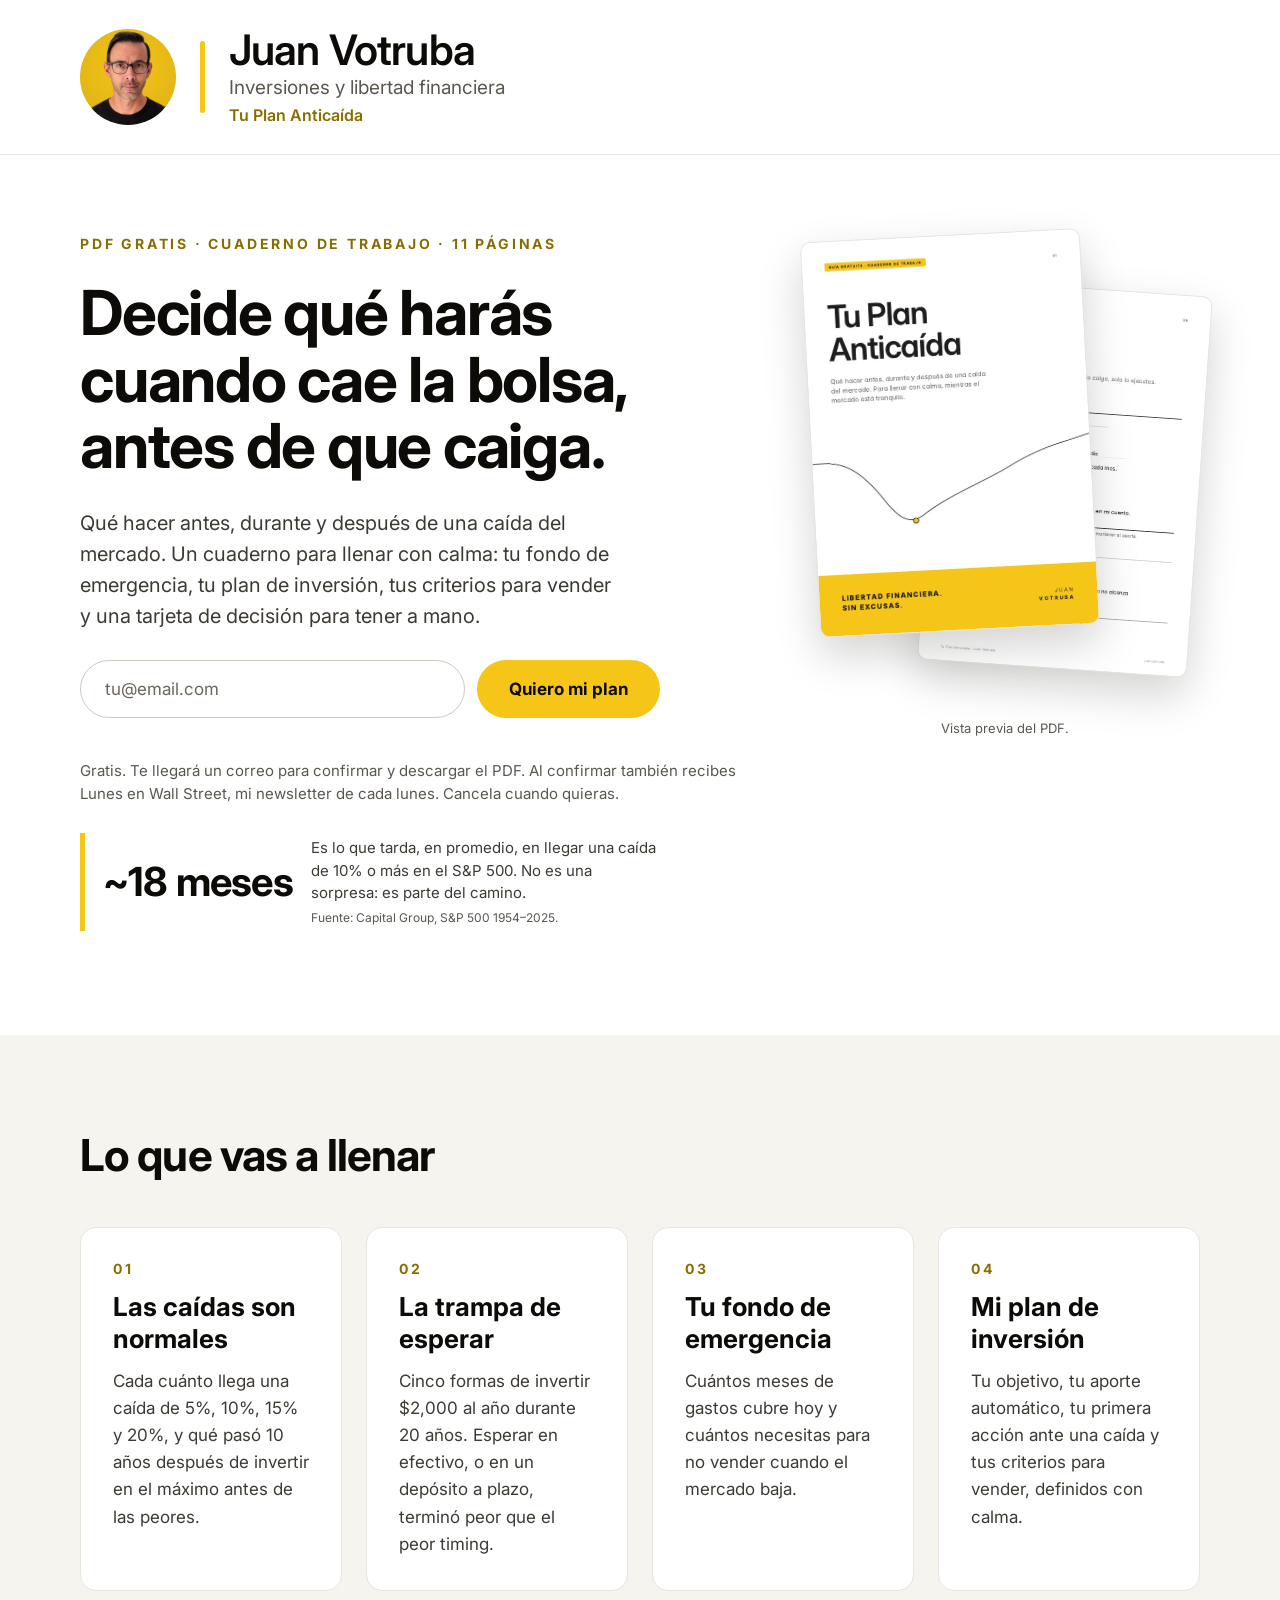
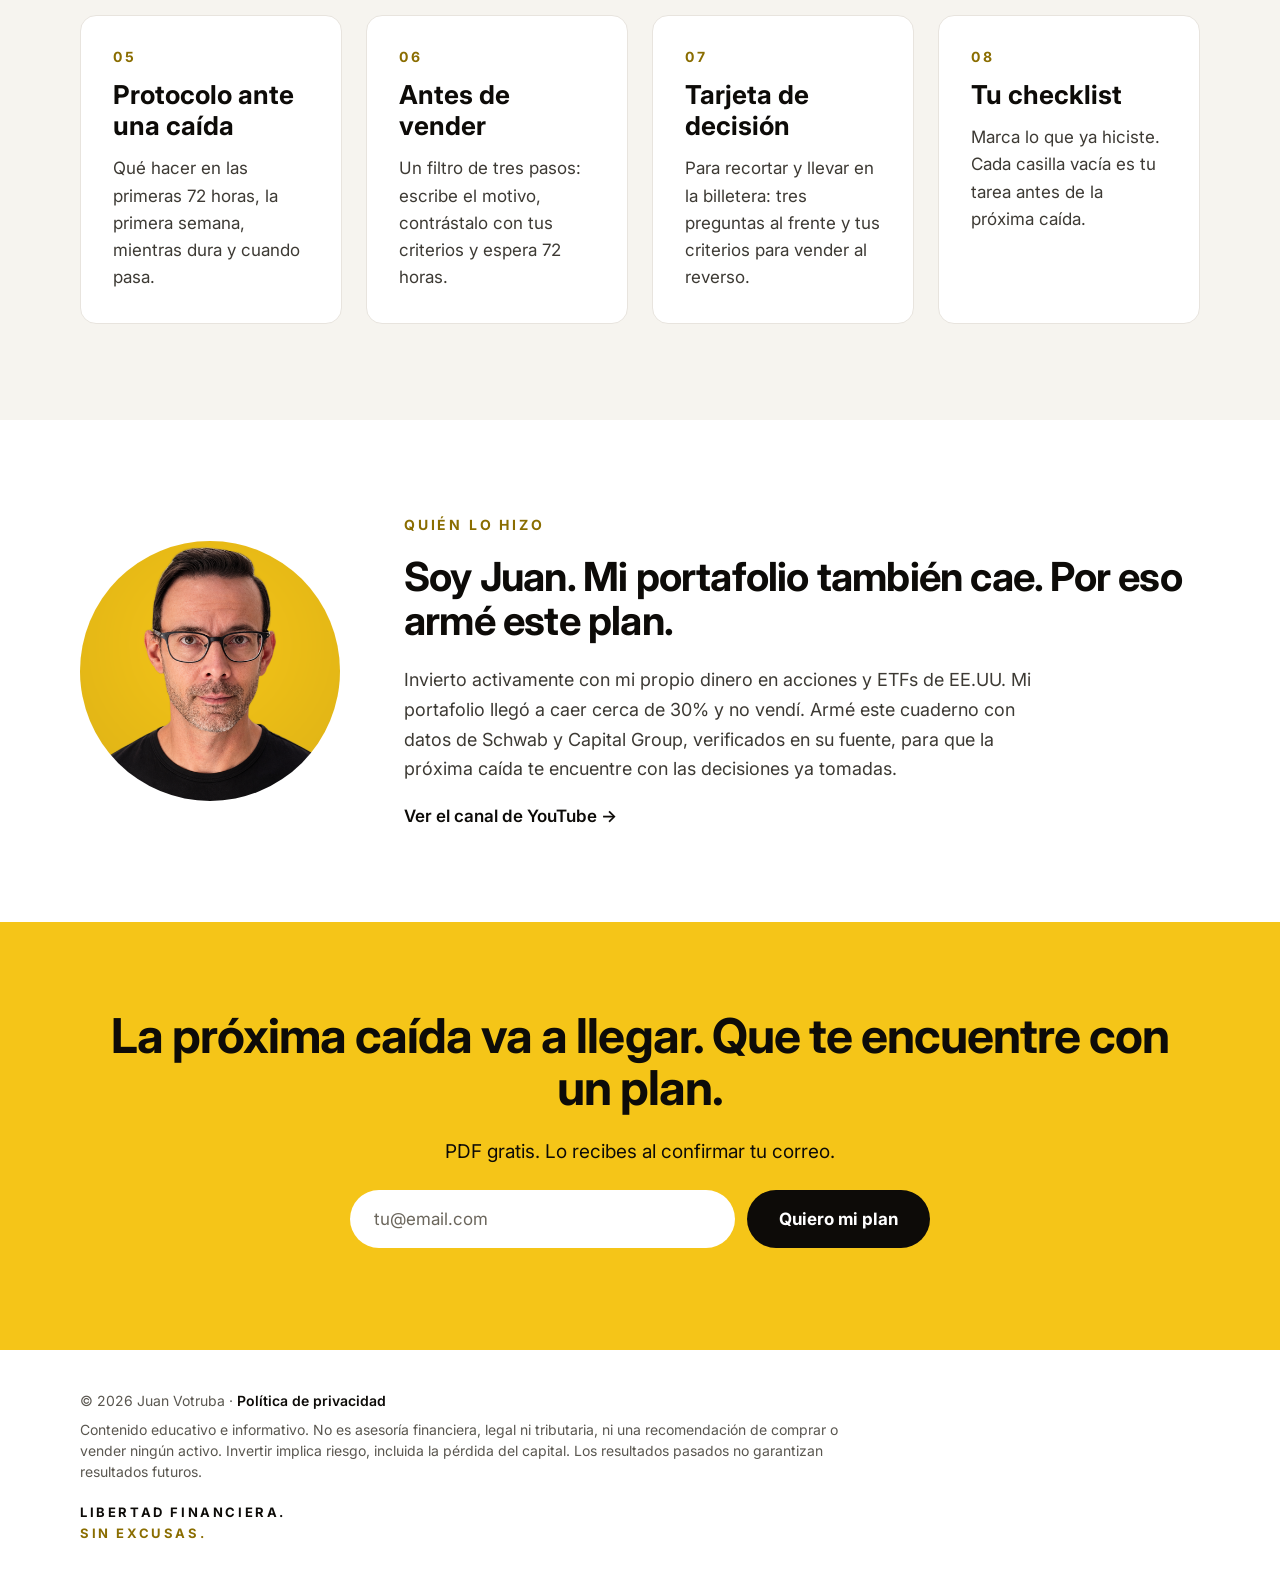
==== index.html @ d098b0b9 "Add files via upload" ====
<!doctype html>
<html lang="es">
<head>
<meta charset="utf-8">
<meta name="viewport" content="width=device-width, initial-scale=1">
<title>Tu Plan Anticaída · PDF gratis de Juan Votruba</title>
<meta name="description" content="Qué hacer antes, durante y después de una caída del mercado: fondo de emergencia, plan de inversión, criterios para vender y tarjeta de decisión. PDF gratis.">
<meta property="og:type" content="website">
<meta property="og:title" content="Tu Plan Anticaída">
<meta property="og:description" content="Decide en calma qué harás cuando el mercado caiga. PDF gratis para llenar e imprimir.">
<meta property="og:url" content="https://anticaida.juanvotruba.com/">
<meta property="og:image" content="https://anticaida.juanvotruba.com/avatar.png">
<link rel="icon" href="avatar.png">
<link rel="preconnect" href="https://fonts.googleapis.com">
<link rel="preconnect" href="https://fonts.gstatic.com" crossorigin>
<link href="https://fonts.googleapis.com/css2?family=Inter:wght@400;600;700&display=swap" rel="stylesheet">
<link rel="stylesheet" href="styles.css">
</head>
<body>

<header class="top">
<div class="wrap">
<div class="avatar"><img src="avatar.png" alt="Juan Votruba" width="96" height="96"></div>
<div class="bar"></div>
<div class="brand">
<b>Juan Votruba</b>
<span>Inversiones y libertad financiera</span>
<i>Tu Plan Anticaída</i>
</div>
</div>
</header>

<main>
<section class="hero">
<div class="wrap">
<div class="hero-l">
<div class="eyebrow">PDF gratis · Cuaderno de trabajo · 11 páginas</div>
<h1>Decide qué harás cuando cae la bolsa, antes de que caiga.</h1>
<p class="lead">Qué hacer antes, durante y después de una caída del mercado. Un cuaderno para llenar con calma: tu fondo de emergencia, tu plan de inversión, tus criterios para vender y una tarjeta de decisión para tener a mano.</p>

<form class="signup" data-kit action="https://app.kit.com/forms/10223295/subscriptions" method="post">
<label class="sr" for="email-hero">Tu email</label>
<input id="email-hero" type="email" name="email_address" placeholder="tu@email.com" autocomplete="email" required>
<button type="submit">Quiero mi plan</button>
</form>
<p class="msg" role="status" aria-live="polite"></p>
<div class="micro">Gratis. Te llegará un correo para confirmar y descargar el PDF. Al confirmar también recibes Lunes en Wall Street, mi newsletter de cada lunes. Cancela cuando quieras.</div>

<div class="stat">
<b>~18 meses</b>
<p>Es lo que tarda, en promedio, en llegar una caída de 10% o más en el S&amp;P 500. No es una sorpresa: es parte del camino.<small>Fuente: Capital Group, S&amp;P 500 1954–2025.</small></p>
</div>
</div>

<div class="hero-r">
<div class="pdf" aria-hidden="true">
<img class="sheet back" src="pagina-plan.jpg" alt="" width="620" height="877">
<img class="sheet front" src="portada.jpg" alt="" width="620" height="877">
</div>
<div class="cap">Vista previa del PDF.</div>
</div>
</div>
</section>

<section class="band-c">
<div class="wrap">
<h2>Lo que vas a llenar</h2>
<div class="cards six">
<div class="cardx"><small>01</small><h3>Las caídas son normales</h3><p>Cada cuánto llega una caída de 5%, 10%, 15% y 20%, y qué pasó 10 años después de invertir en el máximo antes de las peores.</p></div>
<div class="cardx"><small>02</small><h3>La trampa de esperar</h3><p>Cinco formas de invertir $2,000 al año durante 20 años. Esperar en efectivo, o en un depósito a plazo, terminó peor que el peor timing.</p></div>
<div class="cardx"><small>03</small><h3>Tu fondo de emergencia</h3><p>Cuántos meses de gastos cubre hoy y cuántos necesitas para no vender cuando el mercado baja.</p></div>
<div class="cardx"><small>04</small><h3>Mi plan de inversión</h3><p>Tu objetivo, tu aporte automático, tu primera acción ante una caída y tus criterios para vender, definidos con calma.</p></div>
<div class="cardx"><small>05</small><h3>Protocolo ante una caída</h3><p>Qué hacer en las primeras 72 horas, la primera semana, mientras dura y cuando pasa.</p></div>
<div class="cardx"><small>06</small><h3>Antes de vender</h3><p>Un filtro de tres pasos: escribe el motivo, contrástalo con tus criterios y espera 72 horas.</p></div>
<div class="cardx"><small>07</small><h3>Tarjeta de decisión</h3><p>Para recortar y llevar en la billetera: tres preguntas al frente y tus criterios para vender al reverso.</p></div>
<div class="cardx"><small>08</small><h3>Tu checklist</h3><p>Marca lo que ya hiciste. Cada casilla vacía es tu tarea antes de la próxima caída.</p></div>
</div>
</div>
</section>

<section class="about">
<div class="wrap">
<div class="avatar"><img src="avatar.png" alt="Juan Votruba" width="260" height="260" loading="lazy"></div>
<div class="about-t">
<div class="eyebrow">Quién lo hizo</div>
<h2>Soy Juan. Mi portafolio también cae. Por eso armé este plan.</h2>
<p>Invierto activamente con mi propio dinero en acciones y ETFs de EE.UU. Mi portafolio llegó a caer cerca de 30% y no vendí. Armé este cuaderno con datos de Schwab y Capital Group, verificados en su fuente, para que la próxima caída te encuentre con las decisiones ya tomadas.</p>
<a class="lnk" href="https://www.youtube.com/@juanvotruba">Ver el canal de YouTube →</a>
</div>
</div>
</section>

<section class="cta">
<div class="wrap">
<h2>La próxima caída va a llegar. Que te encuentre con un plan.</h2>
<p>PDF gratis. Lo recibes al confirmar tu correo.</p>
<form class="signup" data-kit action="https://app.kit.com/forms/10223295/subscriptions" method="post">
<label class="sr" for="email-cta">Tu email</label>
<input id="email-cta" type="email" name="email_address" placeholder="tu@email.com" autocomplete="email" required>
<button type="submit">Quiero mi plan</button>
</form>
<p class="msg" role="status" aria-live="polite"></p>
</div>
</section>
</main>

<footer class="foot">
<div class="wrap">
<div class="l">
<div>© 2026 Juan Votruba · <a href="privacidad.html">Política de privacidad</a></div>
<div>Contenido educativo e informativo. No es asesoría financiera, legal ni tributaria, ni una recomendación de comprar o vender ningún activo. Invertir implica riesgo, incluida la pérdida del capital. Los resultados pasados no garantizan resultados futuros.</div>
</div>
<div class="tag">LIBERTAD FINANCIERA.<br><span>SIN EXCUSAS.</span></div>
</div>
</footer>

<script src="form.js"></script>
</body>
</html>
---- styles.css ----
:root{
  --ink:#0D0B08; --body:#3d3a34; --muted:#5a5750; --muted2:#6b665c;
  --cream:#F6F4EF; --card:#F4F3EF; --line:#E8E4DE; --ocre:#8a6d00; --yellow:#F5C518;
  --sf:-apple-system,BlinkMacSystemFont,"SF Pro Display","SF Pro Text",Inter,"Helvetica Neue",Arial,sans-serif;
}
*{box-sizing:border-box}
html{-webkit-text-size-adjust:100%}
body{margin:0;background:#fff;color:var(--ink);font-family:var(--sf);-webkit-font-smoothing:antialiased}
a{color:var(--ink)}a:hover{color:var(--ocre)}
img{display:block}
.sr{position:absolute;width:1px;height:1px;overflow:hidden;white-space:nowrap;clip:rect(0 0 0 0)}
.wrap{max-width:1200px;margin:0 auto;padding-left:40px;padding-right:40px}

.top{border-bottom:1px solid var(--line)}
.top .wrap{display:flex;align-items:center;gap:24px;padding-top:28px;padding-bottom:28px}
.avatar{border-radius:50%;overflow:hidden;background:var(--yellow);flex:0 0 auto}
.avatar img{width:100%;height:100%;object-fit:cover}
.top .avatar{width:96px;height:96px}
.bar{width:5px;height:72px;flex:0 0 5px;border-radius:3px;background:var(--yellow)}
.brand{display:flex;flex-direction:column;gap:4px;min-width:0}
.brand b{font-size:42px;line-height:1.05;font-weight:600;letter-spacing:-.02em}
.brand span{font-size:19px;line-height:1.3;color:var(--muted)}
.brand i{font-style:normal;font-size:16px;line-height:1.3;font-weight:600;color:#8a6d00}

.hero .wrap{display:flex;flex-wrap:wrap;gap:72px;align-items:flex-start;padding-top:80px;padding-bottom:104px}
.hero-l{flex:1 1 520px;min-width:0;display:flex;flex-direction:column;gap:28px}
.eyebrow{font-size:14px;font-weight:700;letter-spacing:.2em;text-transform:uppercase;color:var(--ocre)}
h1{margin:0;font-size:62px;line-height:1.08;font-weight:700;letter-spacing:-.02em}
h1 mark{background:none;color:inherit;box-shadow:inset 0 -.34em 0 var(--yellow);-webkit-box-decoration-break:clone;box-decoration-break:clone;padding:0 .06em}
.lead{margin:0;font-size:20px;line-height:1.55;color:var(--body);max-width:540px}

.signup{display:flex;flex-wrap:wrap;gap:12px;max-width:580px}
.signup input{flex:1 1 260px;min-width:0;height:58px;padding:0 24px;font:inherit;font-size:17px;border:1.5px solid #CFCABF;border-radius:999px;background:#fff;color:var(--ink)}
.signup input::placeholder{color:var(--muted2)}
.signup input:focus-visible,.signup button:focus-visible{outline:3px solid var(--ink);outline-offset:2px}
.signup button{height:58px;padding:0 32px;font:inherit;font-size:17px;font-weight:700;border:0;border-radius:999px;background:var(--yellow);color:var(--ink);cursor:pointer}
.signup button:hover{filter:brightness(.96)}
.signup button[disabled]{opacity:.6;cursor:default}
.micro{font-size:15px;line-height:1.5;color:var(--muted)}
.msg{font-size:15px;line-height:1.4;min-height:0;margin:-14px 0 0}
.msg.err{color:#9b1c1c}

.bonus{max-width:580px;background:var(--cream);border-radius:16px;padding:18px 20px;display:flex;gap:18px;align-items:center}
.cover{width:66px;height:88px;flex:0 0 66px;background:var(--ink);border-radius:6px;padding:10px 8px;display:flex;flex-direction:column;justify-content:space-between}
.cover u{display:block;width:22px;height:3px;background:var(--yellow)}
.cover s{text-decoration:none;font-size:10px;line-height:1.2;font-weight:700;color:#fff}
.bonus div{display:flex;flex-direction:column;gap:5px;min-width:0}
.bonus em{font-style:normal;font-size:12px;font-weight:700;letter-spacing:.14em;text-transform:uppercase;color:var(--ocre)}
.bonus strong{font-size:18px;line-height:1.25}
.bonus p{margin:0;font-size:14px;line-height:1.5;color:var(--body)}

.hero-r{flex:0 1 390px;display:flex;flex-direction:column;align-items:center;gap:14px;margin:0 auto}
.mail{width:360px;max-width:100%;border:1px solid var(--line);border-radius:18px;overflow:hidden;background:#fff;box-shadow:0 16px 40px rgba(13,11,8,.12)}
.mail-h{padding:20px 20px 16px;display:flex;align-items:center;gap:12px;border-bottom:1px solid var(--line)}
.mail-h .avatar{width:48px;height:48px}
.mail-h .bar{width:3px;height:36px;flex-basis:3px}
.mail-h .nm{display:flex;flex-direction:column;gap:2px}
.mail-h .nm b{font-family:Lora,Georgia,serif;font-size:19px;line-height:1.1;font-weight:500}
.mail-h .nm span{font-family:Poppins,Inter,sans-serif;font-size:11px;line-height:1.3;color:var(--muted)}
.mail-b{padding:20px 20px 24px;display:flex;flex-direction:column;gap:14px;font-size:14px;line-height:1.5;color:var(--body)}
.ev{background:var(--card);border-radius:10px;padding:12px 14px;display:flex;gap:12px;align-items:center}
.ev i{width:4px;height:38px;flex:0 0 4px;border-radius:2px;background:var(--yellow)}
.ev span{display:block;font-size:11px;font-weight:700;letter-spacing:.14em;color:var(--muted)}
.ev b{display:block;font-size:17px;letter-spacing:-.01em;color:var(--ink)}
.q{font-weight:700;color:var(--ink)}
.chart{background:var(--card);border-radius:10px;padding:14px;display:flex;flex-direction:column;gap:10px}
.chart h4{margin:0;font-size:14px;line-height:1.25;color:var(--ink)}
.row{display:flex;align-items:center;gap:10px;font-weight:700;color:var(--ink)}
.row .b1{flex:1 1 auto;height:16px;border-radius:4px;background:#B3AFA3}
.row .b2{flex:0 0 22px;height:16px;border-radius:4px;background:var(--yellow)}
.src{font-size:11px;line-height:1.4;color:var(--muted)}
.pill{align-self:flex-start;background:var(--yellow);color:var(--ink);border-radius:999px;padding:10px 20px;font-weight:700}
.cap{font-size:13px;line-height:1.4;color:var(--muted);text-align:center}

.band-c{background:var(--cream)}
.band-c .wrap{padding-top:96px;padding-bottom:96px;display:flex;flex-direction:column;gap:48px}
h2{margin:0;font-size:44px;line-height:1.1;font-weight:700;letter-spacing:-.02em}
.cards{display:flex;flex-wrap:wrap;gap:24px}
.cardx{flex:1 1 300px;min-width:0;background:#fff;border:1px solid var(--line);border-radius:16px;padding:32px;display:flex;flex-direction:column;gap:14px}
.cardx small{font-size:14px;font-weight:700;letter-spacing:.2em;color:var(--ocre)}
.cardx h3{margin:0;font-size:26px;line-height:1.2;font-weight:700}
.cardx p{margin:0;font-size:17px;line-height:1.6;color:var(--body)}

.about .wrap{padding-top:96px;padding-bottom:96px;display:flex;flex-wrap:wrap;gap:64px;align-items:center}
.about .avatar{width:260px;height:260px}
.about-t{flex:1 1 480px;min-width:0;display:flex;flex-direction:column;gap:22px}
.about h2{font-size:40px}
.about p{margin:0;font-size:18px;line-height:1.65;color:var(--body);max-width:640px}
.about a{font-size:17px;font-weight:600}

.cta{background:var(--yellow)}
.cta .wrap{padding-top:88px;padding-bottom:88px;display:flex;flex-direction:column;align-items:center;gap:24px;text-align:center}
.cta h2{font-size:48px;line-height:1.08}
.cta p{margin:0;font-size:19px;line-height:1.5;max-width:600px}
.cta .signup{width:100%;justify-content:center}
.cta .signup input{border:0}
.cta .signup button{background:var(--ink);color:#fff}
.cta .msg{margin:-10px 0 0}

.foot .wrap{padding-top:40px;padding-bottom:48px;display:flex;flex-direction:column;gap:20px}
.foot .l{display:flex;flex-direction:column;gap:8px;font-size:14px;line-height:1.5;color:var(--muted);max-width:760px}
.tag{font-size:13px;font-weight:700;letter-spacing:.2em;line-height:1.6}
.tag span{color:var(--ocre)}

.page{max-width:760px;margin:0 auto;padding:72px 24px 96px;display:flex;flex-direction:column;gap:20px}
.page h1{font-size:44px}
.page h2{font-size:24px;margin-top:16px}
.page p,.page li{font-size:17px;line-height:1.65;color:var(--body);margin:0}
.page ul{margin:0;padding-left:22px;display:flex;flex-direction:column;gap:6px}
.steps{display:flex;flex-direction:column;gap:14px;margin:8px 0}
.step{display:flex;gap:16px;align-items:flex-start;background:var(--cream);border-radius:14px;padding:18px 20px}
.step small{font-size:14px;font-weight:700;letter-spacing:.2em;color:var(--ocre);padding-top:3px}
.step p{margin:0;font-size:17px;line-height:1.55;color:var(--body)}
.btn{display:inline-block;align-self:flex-start;background:var(--yellow);color:var(--ink);border-radius:999px;padding:16px 28px;font-weight:700;font-size:17px;text-decoration:none}
.btn:hover{color:var(--ink);filter:brightness(.96)}

@media (max-width:860px){
  .wrap{padding-left:24px;padding-right:24px}
  .top .wrap{padding-top:20px;padding-bottom:20px;gap:14px}
  .top .avatar{width:68px;height:68px}
  .bar{width:4px;height:54px;flex-basis:4px}
  .brand b{font-size:27px}.brand span{font-size:13px}.brand i{font-size:12px}
  .hero .wrap{padding-top:40px;padding-bottom:56px;gap:44px}
  .hero-l{gap:22px;flex-basis:100%}
  .eyebrow{font-size:12px;letter-spacing:.18em}
  h1{font-size:37px;line-height:1.1}
  .lead{font-size:17px}
  .signup input,.signup button{width:100%;flex:1 1 100%;height:56px}
  .micro{font-size:14px}
  .bonus{padding:16px;gap:14px}
  .cover{width:56px;height:76px;flex-basis:56px;padding:9px 7px}
  .bonus strong{font-size:16px}.bonus p{font-size:13px}.bonus em{font-size:12px}
  .hero-r{flex-basis:100%}
  .band-c .wrap{padding-top:56px;padding-bottom:56px;gap:28px}
  h2{font-size:30px}
  .cardx{padding:24px}.cardx h3{font-size:22px}.cardx p{font-size:16px}
  .about .wrap{padding-top:56px;padding-bottom:56px;gap:20px}
  .about .avatar{width:120px;height:120px}
  .about h2{font-size:28px}.about p{font-size:16px}
  .cta .wrap{padding-top:56px;padding-bottom:56px;align-items:stretch;text-align:left;gap:18px}
  .cta h2{font-size:34px}.cta p{font-size:16px}
  .foot .wrap{padding-top:32px;padding-bottom:40px}
  .page{padding:40px 24px 64px}.page h1{font-size:34px}
}

/* ---- Plan Anticaída ---- */
.pdf{position:relative;width:390px;max-width:100%;height:470px;margin:0 auto}
.sheet{position:absolute;border-radius:10px;box-shadow:0 18px 44px rgba(13,11,8,.18)}
.sheet.back{right:0;top:52px;width:270px;height:382px;background:#fff;border:1px solid var(--line);padding:22px 20px;display:flex;flex-direction:column;gap:12px;transform:rotate(4deg)}
.sheet.back small{font-size:10px;font-weight:700;letter-spacing:.18em;color:var(--ocre)}
.sheet.back b{font-size:17px;line-height:1.2}
.sheet.back .ln{display:flex;align-items:center;gap:8px;font-size:12px;color:var(--body)}
.sheet.back .ln i{width:14px;height:14px;border:1.5px solid #B3AFA3;border-radius:3px;flex:0 0 14px}
.sheet.back .ln u{flex:1;height:1px;background:#D9D4C8}
.sheet.front{left:0;top:0;width:280px;height:396px;background:var(--ink);color:#fff;padding:26px 24px;display:flex;flex-direction:column;justify-content:space-between;overflow:hidden;transform:rotate(-3deg)}
.sheet.front .k{font-size:10px;font-weight:700;letter-spacing:.2em;color:var(--yellow)}
.sheet.front h3{margin:10px 0 0;font-size:34px;line-height:1.02;font-weight:700;letter-spacing:-.02em}
.sheet.front p{margin:8px 0 0;font-size:13px;line-height:1.45;color:#CFCABF}
.sheet.front svg{width:100%;height:110px}
.sheet.front .tg{font-size:9px;font-weight:700;letter-spacing:.2em;line-height:1.5}
.sheet.front .tg span{color:var(--yellow)}
.stat{max-width:580px;display:flex;gap:18px;align-items:center;border-left:5px solid var(--yellow);padding:4px 0 4px 18px}
.stat b{font-size:40px;line-height:1;letter-spacing:-.02em;white-space:nowrap}
.stat p{margin:0;font-size:15px;line-height:1.5;color:var(--body)}
.stat small{display:block;font-size:12px;color:var(--muted);margin-top:4px}
.cards.six .cardx{flex:1 1 320px}
.cardx .pg{font-size:12px;font-weight:700;letter-spacing:.14em;color:var(--muted2)}
@media (max-width:860px){
  .pdf{height:420px;width:330px}
  .sheet.front{width:250px;height:354px;padding:22px 20px}
  .sheet.front h3{font-size:30px}
  .sheet.back{width:220px;height:320px;top:60px}
  .stat{flex-direction:column;align-items:flex-start;gap:8px}
  .stat b{font-size:32px}
}
.lnk{text-decoration:none}
.foot a{text-decoration:none;font-weight:600}
img.sheet{padding:0;object-fit:cover;background:#fff;border:1px solid var(--line)}
img.sheet.front{left:0;top:0;width:280px;height:396px;transform:rotate(-3deg)}
img.sheet.back{right:0;top:52px;width:270px;height:382px;transform:rotate(4deg)}
.cards.six .cardx{flex:1 1 240px}
@media (max-width:860px){img.sheet.front{width:250px;height:354px}img.sheet.back{width:220px;height:311px;top:60px}}
img.sheet.front,img.sheet.back{padding:0;background:#fff;border:1px solid var(--line)}
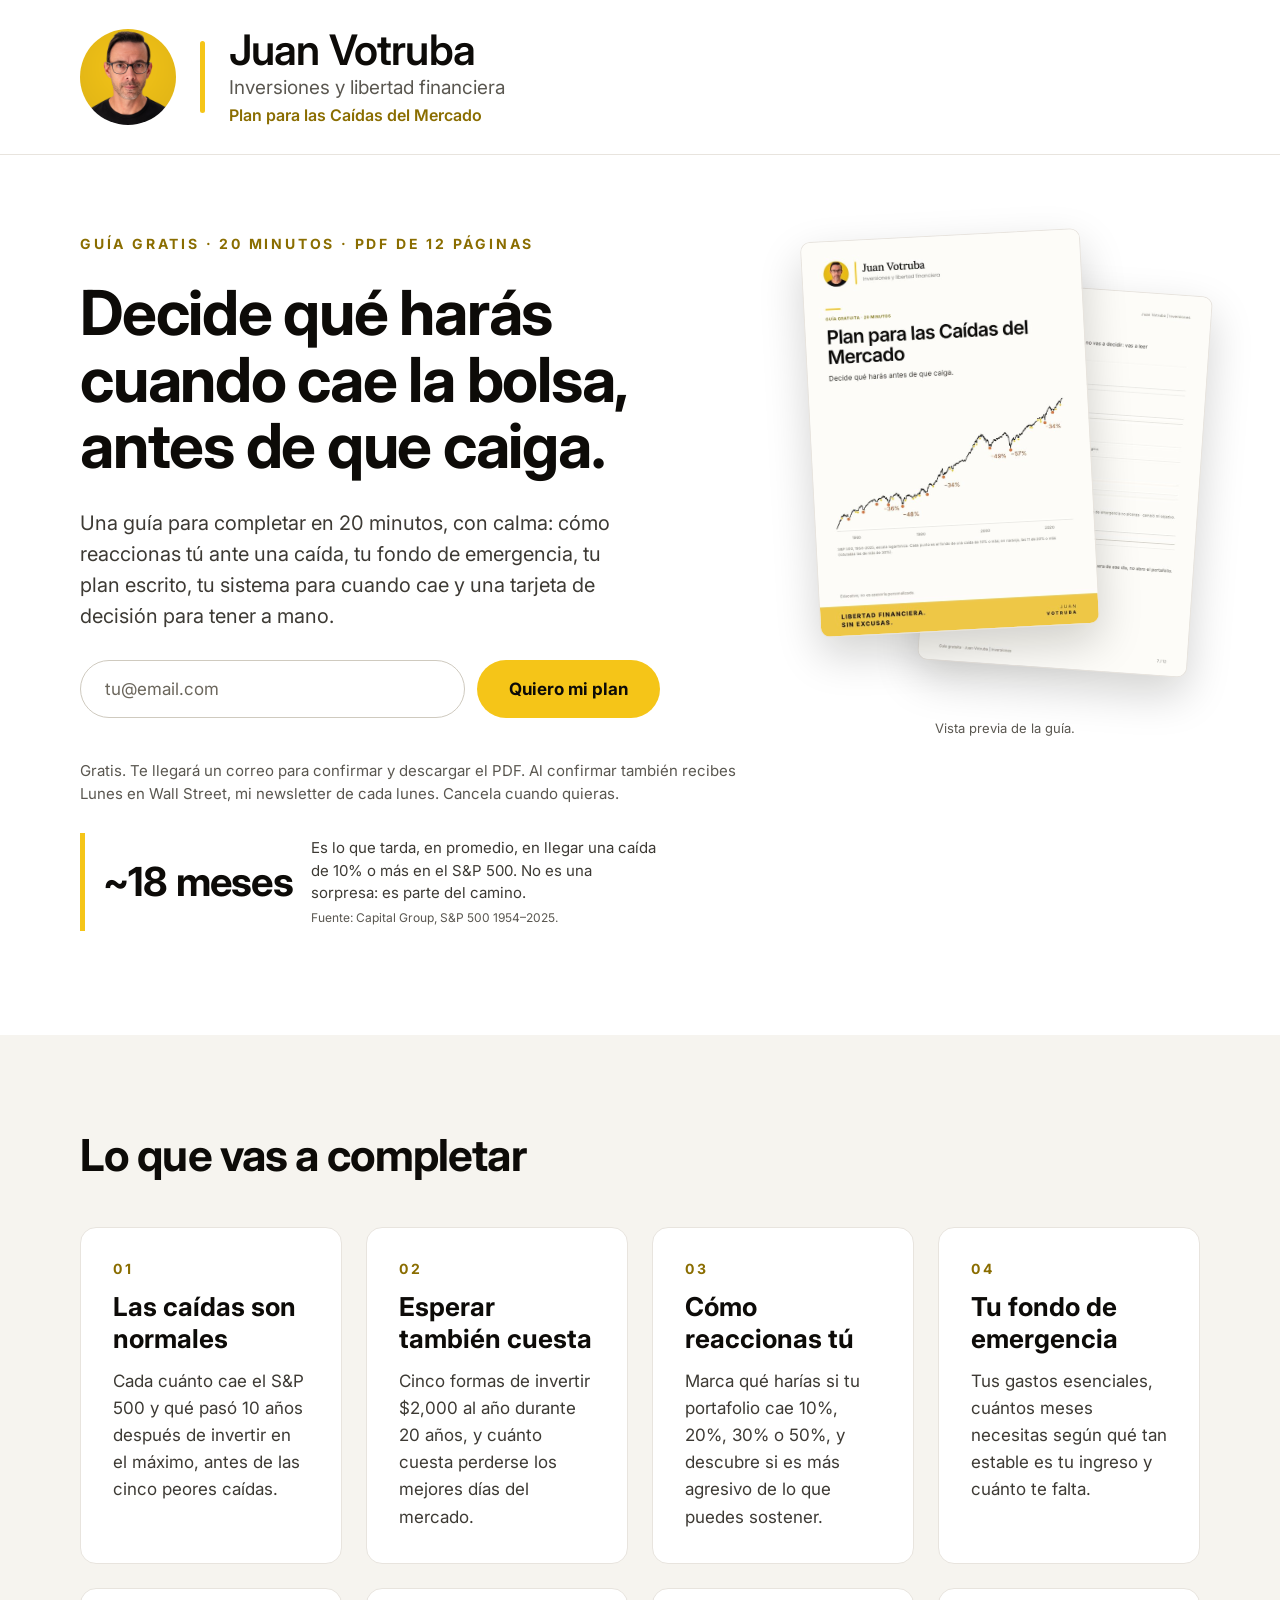
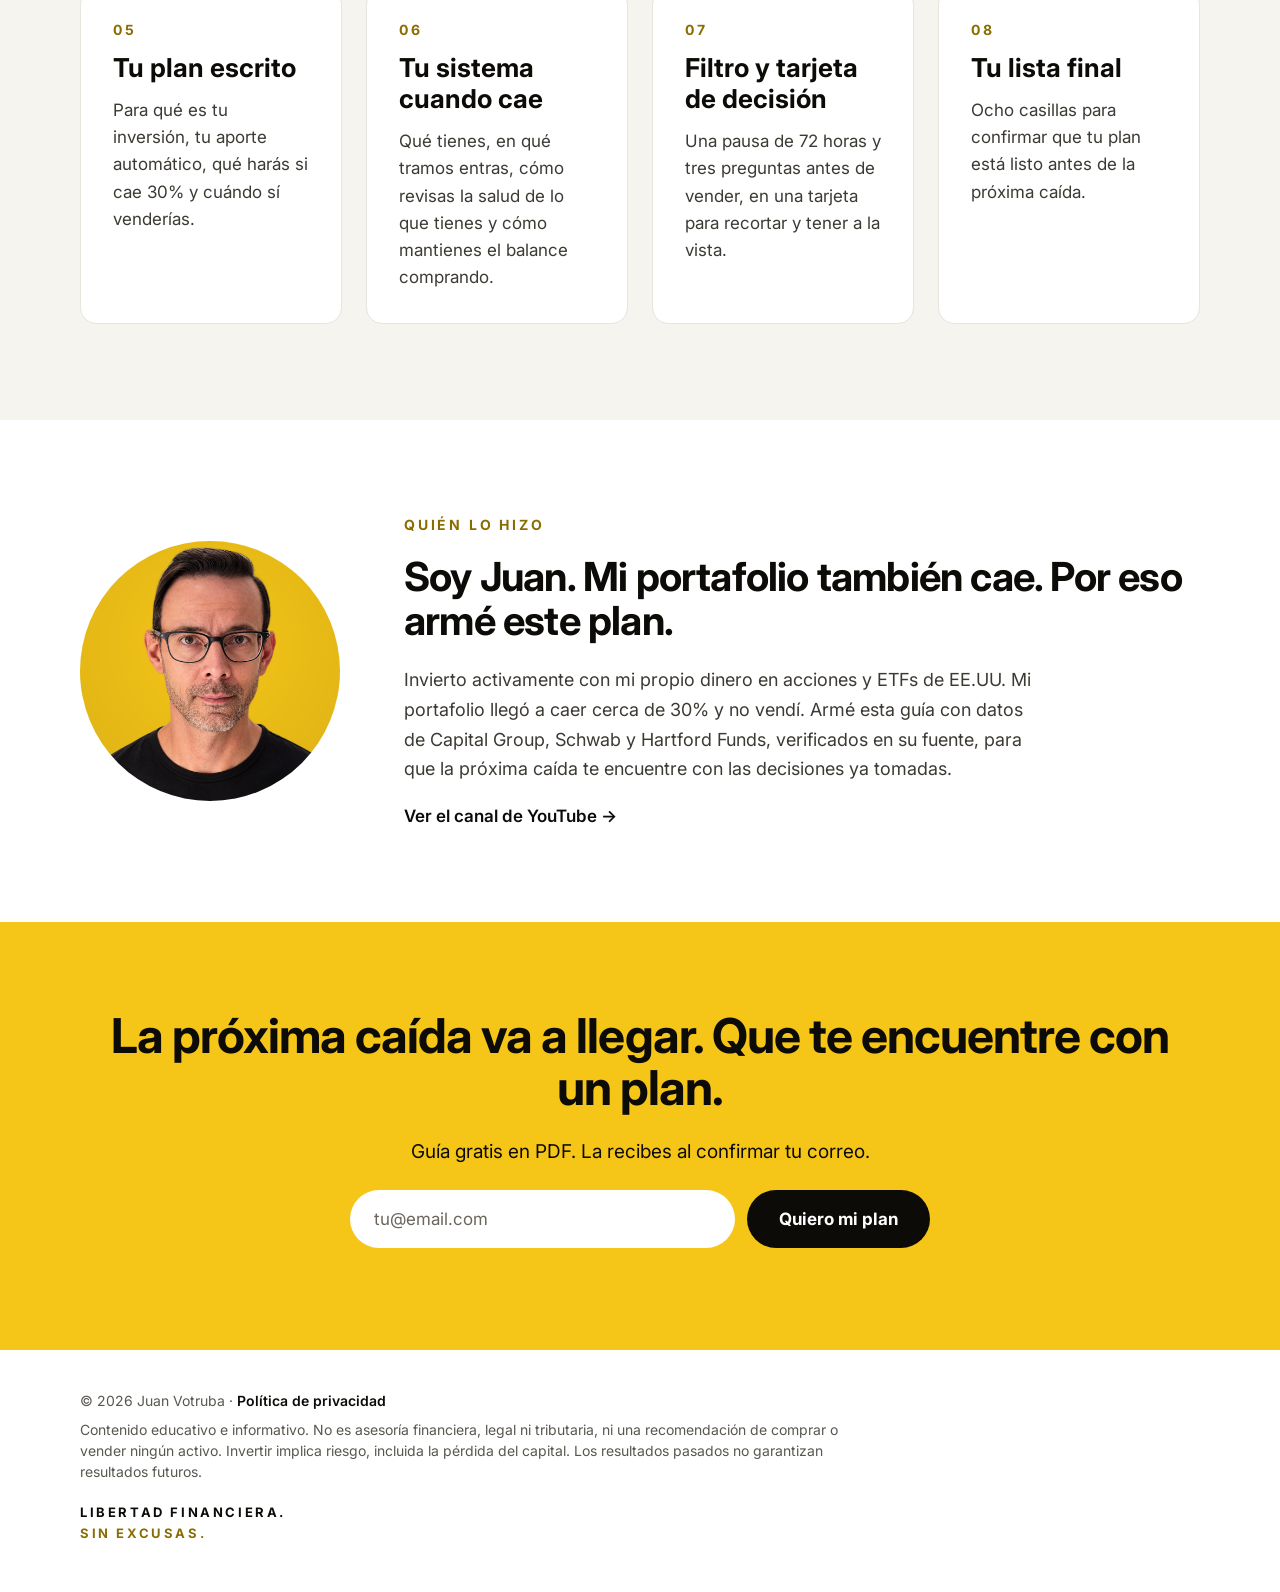
==== commit 7a38fa5a: "Add files via upload" ====
--- a/index.html
+++ b/index.html
@@ -3,11 +3,11 @@
 <head>
 <meta charset="utf-8">
 <meta name="viewport" content="width=device-width, initial-scale=1">
-<title>Tu Plan Anticaída · PDF gratis de Juan Votruba</title>
-<meta name="description" content="Qué hacer antes, durante y después de una caída del mercado: fondo de emergencia, plan de inversión, criterios para vender y tarjeta de decisión. PDF gratis.">
+<title>Plan para las Caídas del Mercado · Guía gratis de Juan Votruba</title>
+<meta name="description" content="Decide qué harás antes de que caiga la bolsa: cómo reaccionas tú, tu fondo de emergencia, tu plan escrito, tu sistema para cuando cae y una tarjeta de decisión. Guía gratis en PDF.">
 <meta property="og:type" content="website">
-<meta property="og:title" content="Tu Plan Anticaída">
-<meta property="og:description" content="Decide en calma qué harás cuando el mercado caiga. PDF gratis para llenar e imprimir.">
+<meta property="og:title" content="Plan para las Caídas del Mercado">
+<meta property="og:description" content="Decide en calma qué harás cuando el mercado caiga. Guía gratis de 20 minutos para completar e imprimir.">
 <meta property="og:url" content="https://anticaida.juanvotruba.com/">
 <meta property="og:image" content="https://anticaida.juanvotruba.com/avatar.png">
 <link rel="icon" href="avatar.png">
@@ -25,7 +25,7 @@
 <div class="brand">
 <b>Juan Votruba</b>
 <span>Inversiones y libertad financiera</span>
-<i>Tu Plan Anticaída</i>
+<i>Plan para las Caídas del Mercado</i>
 </div>
 </div>
 </header>
@@ -34,9 +34,9 @@
 <section class="hero">
 <div class="wrap">
 <div class="hero-l">
-<div class="eyebrow">PDF gratis · Cuaderno de trabajo · 11 páginas</div>
+<div class="eyebrow">Guía gratis · 20 minutos · PDF de 12 páginas</div>
 <h1>Decide qué harás cuando cae la bolsa, antes de que caiga.</h1>
-<p class="lead">Qué hacer antes, durante y después de una caída del mercado. Un cuaderno para llenar con calma: tu fondo de emergencia, tu plan de inversión, tus criterios para vender y una tarjeta de decisión para tener a mano.</p>
+<p class="lead">Una guía para completar en 20 minutos, con calma: cómo reaccionas tú ante una caída, tu fondo de emergencia, tu plan escrito, tu sistema para cuando cae y una tarjeta de decisión para tener a mano.</p>
 
 <form class="signup" data-kit action="https://app.kit.com/forms/10223295/subscriptions" method="post">
 <label class="sr" for="email-hero">Tu email</label>
@@ -57,23 +57,23 @@
 <img class="sheet back" src="pagina-plan.jpg" alt="" width="620" height="877">
 <img class="sheet front" src="portada.jpg" alt="" width="620" height="877">
 </div>
-<div class="cap">Vista previa del PDF.</div>
+<div class="cap">Vista previa de la guía.</div>
 </div>
 </div>
 </section>
 
 <section class="band-c">
 <div class="wrap">
-<h2>Lo que vas a llenar</h2>
+<h2>Lo que vas a completar</h2>
 <div class="cards six">
-<div class="cardx"><small>01</small><h3>Las caídas son normales</h3><p>Cada cuánto llega una caída de 5%, 10%, 15% y 20%, y qué pasó 10 años después de invertir en el máximo antes de las peores.</p></div>
-<div class="cardx"><small>02</small><h3>La trampa de esperar</h3><p>Cinco formas de invertir $2,000 al año durante 20 años. Esperar en efectivo, o en un depósito a plazo, terminó peor que el peor timing.</p></div>
-<div class="cardx"><small>03</small><h3>Tu fondo de emergencia</h3><p>Cuántos meses de gastos cubre hoy y cuántos necesitas para no vender cuando el mercado baja.</p></div>
-<div class="cardx"><small>04</small><h3>Mi plan de inversión</h3><p>Tu objetivo, tu aporte automático, tu primera acción ante una caída y tus criterios para vender, definidos con calma.</p></div>
-<div class="cardx"><small>05</small><h3>Protocolo ante una caída</h3><p>Qué hacer en las primeras 72 horas, la primera semana, mientras dura y cuando pasa.</p></div>
-<div class="cardx"><small>06</small><h3>Antes de vender</h3><p>Un filtro de tres pasos: escribe el motivo, contrástalo con tus criterios y espera 72 horas.</p></div>
-<div class="cardx"><small>07</small><h3>Tarjeta de decisión</h3><p>Para recortar y llevar en la billetera: tres preguntas al frente y tus criterios para vender al reverso.</p></div>
-<div class="cardx"><small>08</small><h3>Tu checklist</h3><p>Marca lo que ya hiciste. Cada casilla vacía es tu tarea antes de la próxima caída.</p></div>
+<div class="cardx"><small>01</small><h3>Las caídas son normales</h3><p>Cada cuánto cae el S&amp;P 500 y qué pasó 10 años después de invertir en el máximo, antes de las cinco peores caídas.</p></div>
+<div class="cardx"><small>02</small><h3>Esperar también cuesta</h3><p>Cinco formas de invertir $2,000 al año durante 20 años, y cuánto cuesta perderse los mejores días del mercado.</p></div>
+<div class="cardx"><small>03</small><h3>Cómo reaccionas tú</h3><p>Marca qué harías si tu portafolio cae 10%, 20%, 30% o 50%, y descubre si es más agresivo de lo que puedes sostener.</p></div>
+<div class="cardx"><small>04</small><h3>Tu fondo de emergencia</h3><p>Tus gastos esenciales, cuántos meses necesitas según qué tan estable es tu ingreso y cuánto te falta.</p></div>
+<div class="cardx"><small>05</small><h3>Tu plan escrito</h3><p>Para qué es tu inversión, tu aporte automático, qué harás si cae 30% y cuándo sí venderías.</p></div>
+<div class="cardx"><small>06</small><h3>Tu sistema cuando cae</h3><p>Qué tienes, en qué tramos entras, cómo revisas la salud de lo que tienes y cómo mantienes el balance comprando.</p></div>
+<div class="cardx"><small>07</small><h3>Filtro y tarjeta de decisión</h3><p>Una pausa de 72 horas y tres preguntas antes de vender, en una tarjeta para recortar y tener a la vista.</p></div>
+<div class="cardx"><small>08</small><h3>Tu lista final</h3><p>Ocho casillas para confirmar que tu plan está listo antes de la próxima caída.</p></div>
 </div>
 </div>
 </section>
@@ -84,7 +84,7 @@
 <div class="about-t">
 <div class="eyebrow">Quién lo hizo</div>
 <h2>Soy Juan. Mi portafolio también cae. Por eso armé este plan.</h2>
-<p>Invierto activamente con mi propio dinero en acciones y ETFs de EE.UU. Mi portafolio llegó a caer cerca de 30% y no vendí. Armé este cuaderno con datos de Schwab y Capital Group, verificados en su fuente, para que la próxima caída te encuentre con las decisiones ya tomadas.</p>
+<p>Invierto activamente con mi propio dinero en acciones y ETFs de EE.UU. Mi portafolio llegó a caer cerca de 30% y no vendí. Armé esta guía con datos de Capital Group, Schwab y Hartford Funds, verificados en su fuente, para que la próxima caída te encuentre con las decisiones ya tomadas.</p>
 <a class="lnk" href="https://www.youtube.com/@juanvotruba">Ver el canal de YouTube →</a>
 </div>
 </div>
@@ -93,7 +93,7 @@
 <section class="cta">
 <div class="wrap">
 <h2>La próxima caída va a llegar. Que te encuentre con un plan.</h2>
-<p>PDF gratis. Lo recibes al confirmar tu correo.</p>
+<p>Guía gratis en PDF. La recibes al confirmar tu correo.</p>
 <form class="signup" data-kit action="https://app.kit.com/forms/10223295/subscriptions" method="post">
 <label class="sr" for="email-cta">Tu email</label>
 <input id="email-cta" type="email" name="email_address" placeholder="tu@email.com" autocomplete="email" required>
